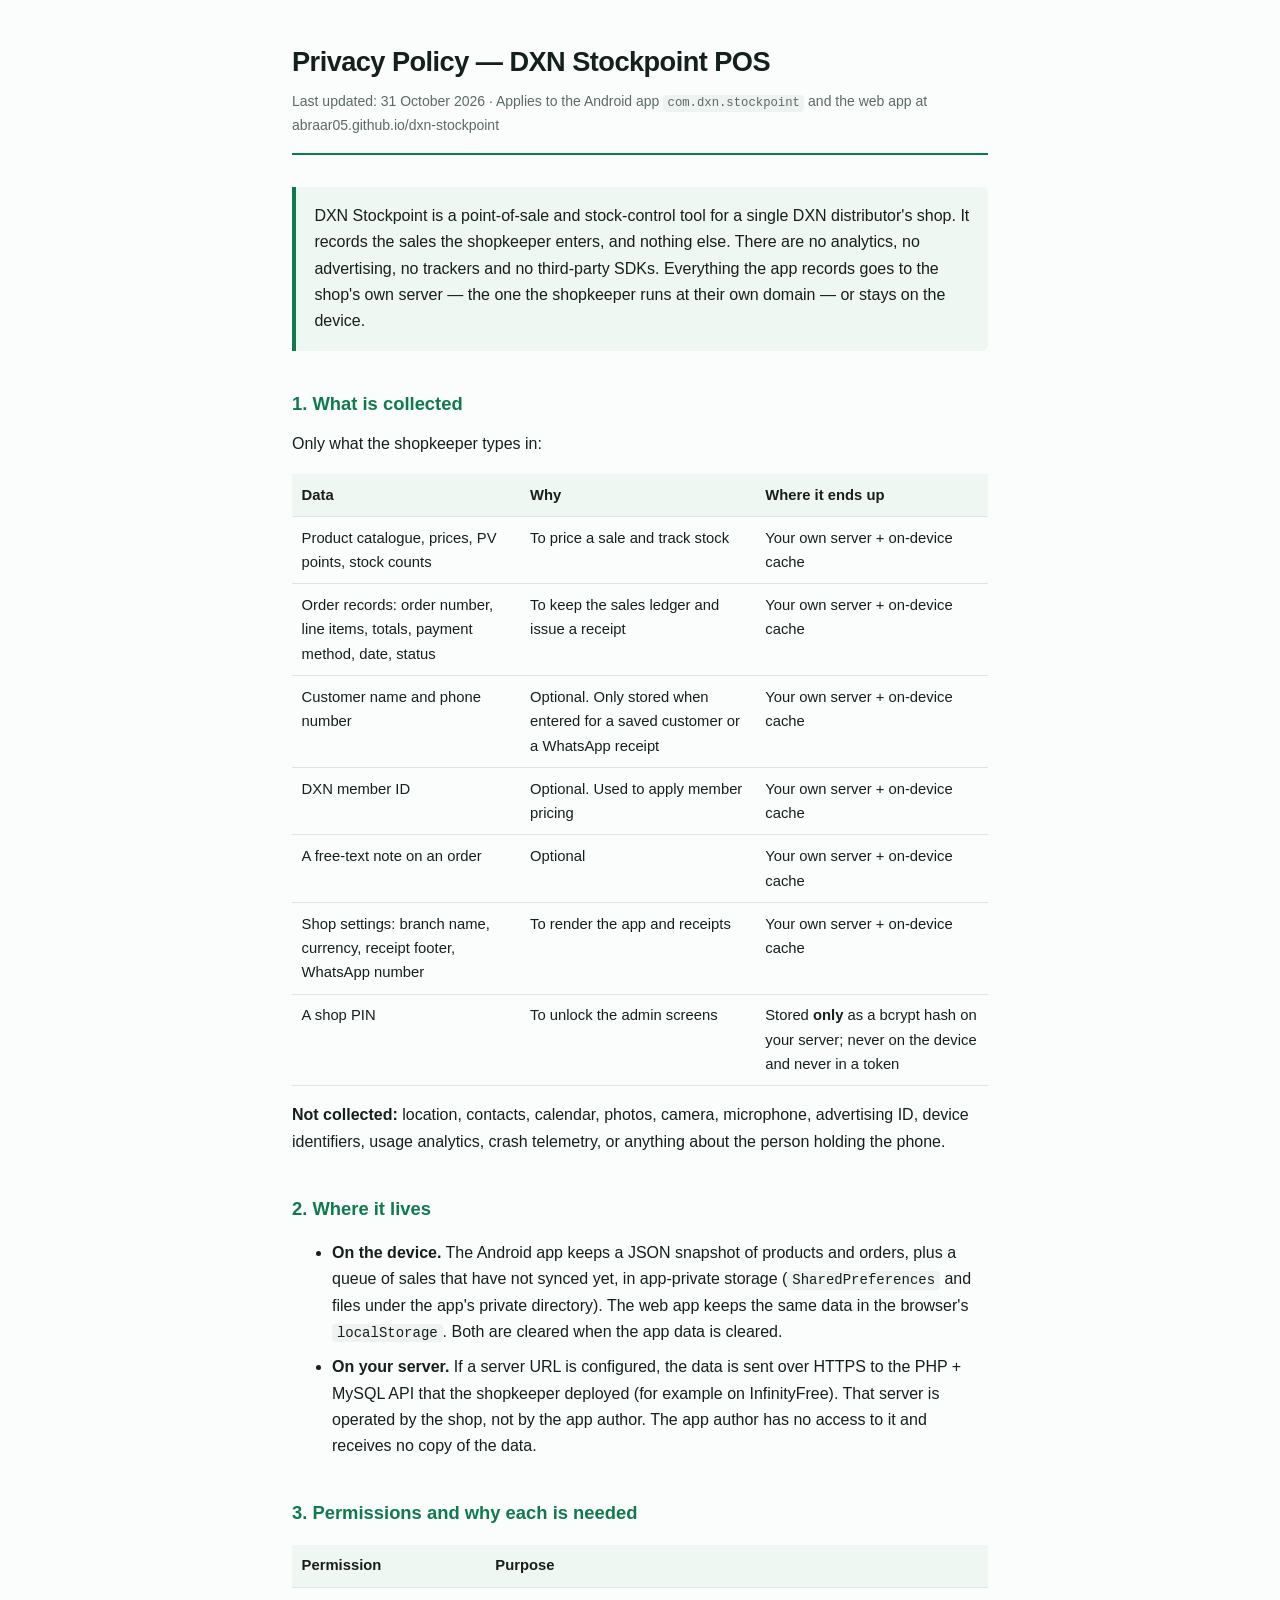
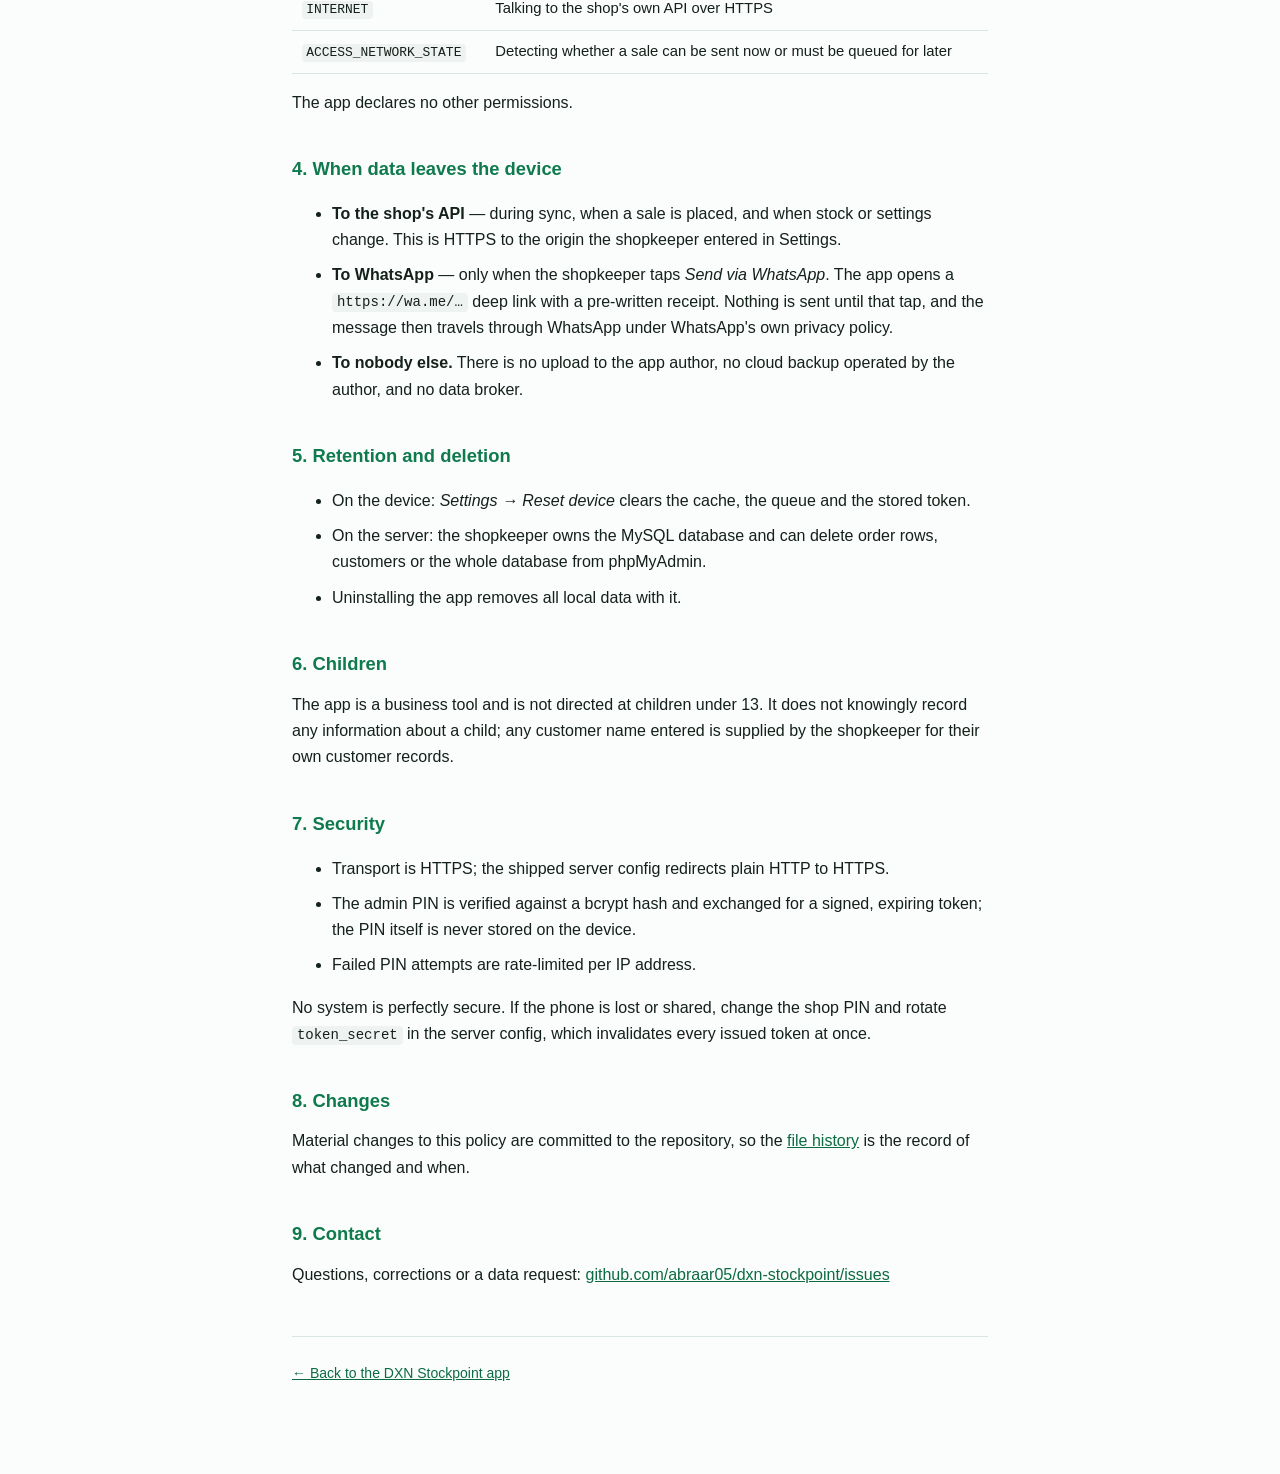
==== docs/privacy.html @ 5a1d676b "Release v2.0.1: ship the rewritten build, publish a real privacy policy The v2.0.0 tag on the remote" ====
<!DOCTYPE html>
<html lang="en">
<head>
<meta charset="utf-8">
<meta name="viewport" content="width=device-width, initial-scale=1">
<title>Privacy Policy — DXN Stockpoint</title>
<meta name="description" content="Privacy policy for the DXN Stockpoint POS web and Android app.">
<link rel="icon" href="icons/icon-192.png">
<style>
  :root { color-scheme: light dark; }
  * { box-sizing: border-box; }
  body {
    margin: 0 auto; max-width: 46rem; padding: 2.5rem 1.25rem 5rem;
    font: 16px/1.65 -apple-system, BlinkMacSystemFont, "Segoe UI", Roboto, sans-serif;
    color: #14201a; background: #fbfdfc;
  }
  header { border-bottom: 2px solid #0f7a4d; padding-bottom: 1rem; margin-bottom: 2rem; }
  h1 { margin: 0 0 .35rem; font-size: 1.7rem; letter-spacing: -.02em; }
  h2 { margin: 2.4rem 0 .75rem; font-size: 1.15rem; color: #0f7a4d; }
  p, li { margin: .55rem 0; }
  .meta { margin: 0; font-size: .875rem; color: #5a6b62; }
  .short { padding: 1rem 1.15rem; border-left: 4px solid #0f7a4d; background: #eef7f2; border-radius: 0 6px 6px 0; }
  table { width: 100%; border-collapse: collapse; margin: 1rem 0; font-size: .925rem; }
  th, td { text-align: left; vertical-align: top; padding: .55rem .6rem; border-bottom: 1px solid #dbe6e0; }
  th { background: #eef7f2; font-weight: 600; }
  code { font-size: .875em; background: #eef2f0; padding: .1em .35em; border-radius: 4px; }
  a { color: #0b6b43; }
  footer { margin-top: 3rem; padding-top: 1rem; border-top: 1px solid #dbe6e0; font-size: .875rem; color: #5a6b62; }
  @media (prefers-color-scheme: dark) {
    body { color: #e6efea; background: #101613; }
    header, footer { border-color: #24473a; }
    h2, a { color: #5fd39a; }
    .short { background: #16241d; }
    th { background: #16241d; }
    th, td { border-color: #24473a; }
    code { background: #1b2b23; }
    .meta, footer { color: #93a89d; }
  }
</style>
</head>
<body>
<header>
  <h1>Privacy Policy — DXN Stockpoint POS</h1>
  <p class="meta">Last updated: 31 October 2026 · Applies to the Android app <code>com.dxn.stockpoint</code> and the web app at abraar05.github.io/dxn-stockpoint</p>
</header>

<p class="short">DXN Stockpoint is a point-of-sale and stock-control tool for a single DXN
distributor's shop. It records the sales the shopkeeper enters, and nothing else. There
are no analytics, no advertising, no trackers and no third-party SDKs. Everything the app
records goes to the shop's own server — the one the shopkeeper runs at their own domain —
or stays on the device.</p>

<h2>1. What is collected</h2>
<p>Only what the shopkeeper types in:</p>
<table>
  <tr><th>Data</th><th>Why</th><th>Where it ends up</th></tr>
  <tr><td>Product catalogue, prices, PV points, stock counts</td><td>To price a sale and track stock</td><td>Your own server + on-device cache</td></tr>
  <tr><td>Order records: order number, line items, totals, payment method, date, status</td><td>To keep the sales ledger and issue a receipt</td><td>Your own server + on-device cache</td></tr>
  <tr><td>Customer name and phone number</td><td>Optional. Only stored when entered for a saved customer or a WhatsApp receipt</td><td>Your own server + on-device cache</td></tr>
  <tr><td>DXN member ID</td><td>Optional. Used to apply member pricing</td><td>Your own server + on-device cache</td></tr>
  <tr><td>A free-text note on an order</td><td>Optional</td><td>Your own server + on-device cache</td></tr>
  <tr><td>Shop settings: branch name, currency, receipt footer, WhatsApp number</td><td>To render the app and receipts</td><td>Your own server + on-device cache</td></tr>
  <tr><td>A shop PIN</td><td>To unlock the admin screens</td><td>Stored <strong>only</strong> as a bcrypt hash on your server; never on the device and never in a token</td></tr>
</table>
<p><strong>Not collected:</strong> location, contacts, calendar, photos, camera,
microphone, advertising ID, device identifiers, usage analytics, crash telemetry, or
anything about the person holding the phone.</p>

<h2>2. Where it lives</h2>
<ul>
  <li><strong>On the device.</strong> The Android app keeps a JSON snapshot of products and
  orders, plus a queue of sales that have not synced yet, in app-private storage
  (<code>SharedPreferences</code> and files under the app's private directory). The web app
  keeps the same data in the browser's <code>localStorage</code>. Both are cleared when the
  app data is cleared.</li>
  <li><strong>On your server.</strong> If a server URL is configured, the data is sent over
  HTTPS to the PHP + MySQL API that the shopkeeper deployed (for example on InfinityFree).
  That server is operated by the shop, not by the app author. The app author has no access
  to it and receives no copy of the data.</li>
</ul>

<h2>3. Permissions and why each is needed</h2>
<table>
  <tr><th>Permission</th><th>Purpose</th></tr>
  <tr><td><code>INTERNET</code></td><td>Talking to the shop's own API over HTTPS</td></tr>
  <tr><td><code>ACCESS_NETWORK_STATE</code></td><td>Detecting whether a sale can be sent now or must be queued for later</td></tr>
</table>
<p>The app declares no other permissions.</p>

<h2>4. When data leaves the device</h2>
<ul>
  <li><strong>To the shop's API</strong> — during sync, when a sale is placed, and when stock
  or settings change. This is HTTPS to the origin the shopkeeper entered in Settings.</li>
  <li><strong>To WhatsApp</strong> — only when the shopkeeper taps <em>Send via WhatsApp</em>.
  The app opens a <code>https://wa.me/…</code> deep link with a pre-written receipt. Nothing
  is sent until that tap, and the message then travels through WhatsApp under WhatsApp's own
  privacy policy.</li>
  <li><strong>To nobody else.</strong> There is no upload to the app author, no cloud backup
  operated by the author, and no data broker.</li>
</ul>

<h2>5. Retention and deletion</h2>
<ul>
  <li>On the device: <em>Settings → Reset device</em> clears the cache, the queue and the
  stored token.</li>
  <li>On the server: the shopkeeper owns the MySQL database and can delete order rows,
  customers or the whole database from phpMyAdmin.</li>
  <li>Uninstalling the app removes all local data with it.</li>
</ul>

<h2>6. Children</h2>
<p>The app is a business tool and is not directed at children under 13. It does not
knowingly record any information about a child; any customer name entered is supplied by
the shopkeeper for their own customer records.</p>

<h2>7. Security</h2>
<ul>
  <li>Transport is HTTPS; the shipped server config redirects plain HTTP to HTTPS.</li>
  <li>The admin PIN is verified against a bcrypt hash and exchanged for a signed, expiring
  token; the PIN itself is never stored on the device.</li>
  <li>Failed PIN attempts are rate-limited per IP address.</li>
</ul>
<p>No system is perfectly secure. If the phone is lost or shared, change the shop PIN and
rotate <code>token_secret</code> in the server config, which invalidates every issued token
at once.</p>

<h2>8. Changes</h2>
<p>Material changes to this policy are committed to the repository, so the
<a href="https://github.com/abraar05/dxn-stockpoint/commits/main/PRIVACY_POLICY.md">file history</a>
is the record of what changed and when.</p>

<h2>9. Contact</h2>
<p>Questions, corrections or a data request:
<a href="https://github.com/abraar05/dxn-stockpoint/issues">github.com/abraar05/dxn-stockpoint/issues</a></p>

<footer>
  <p><a href="./">← Back to the DXN Stockpoint app</a></p>
</footer>
</body>
</html>
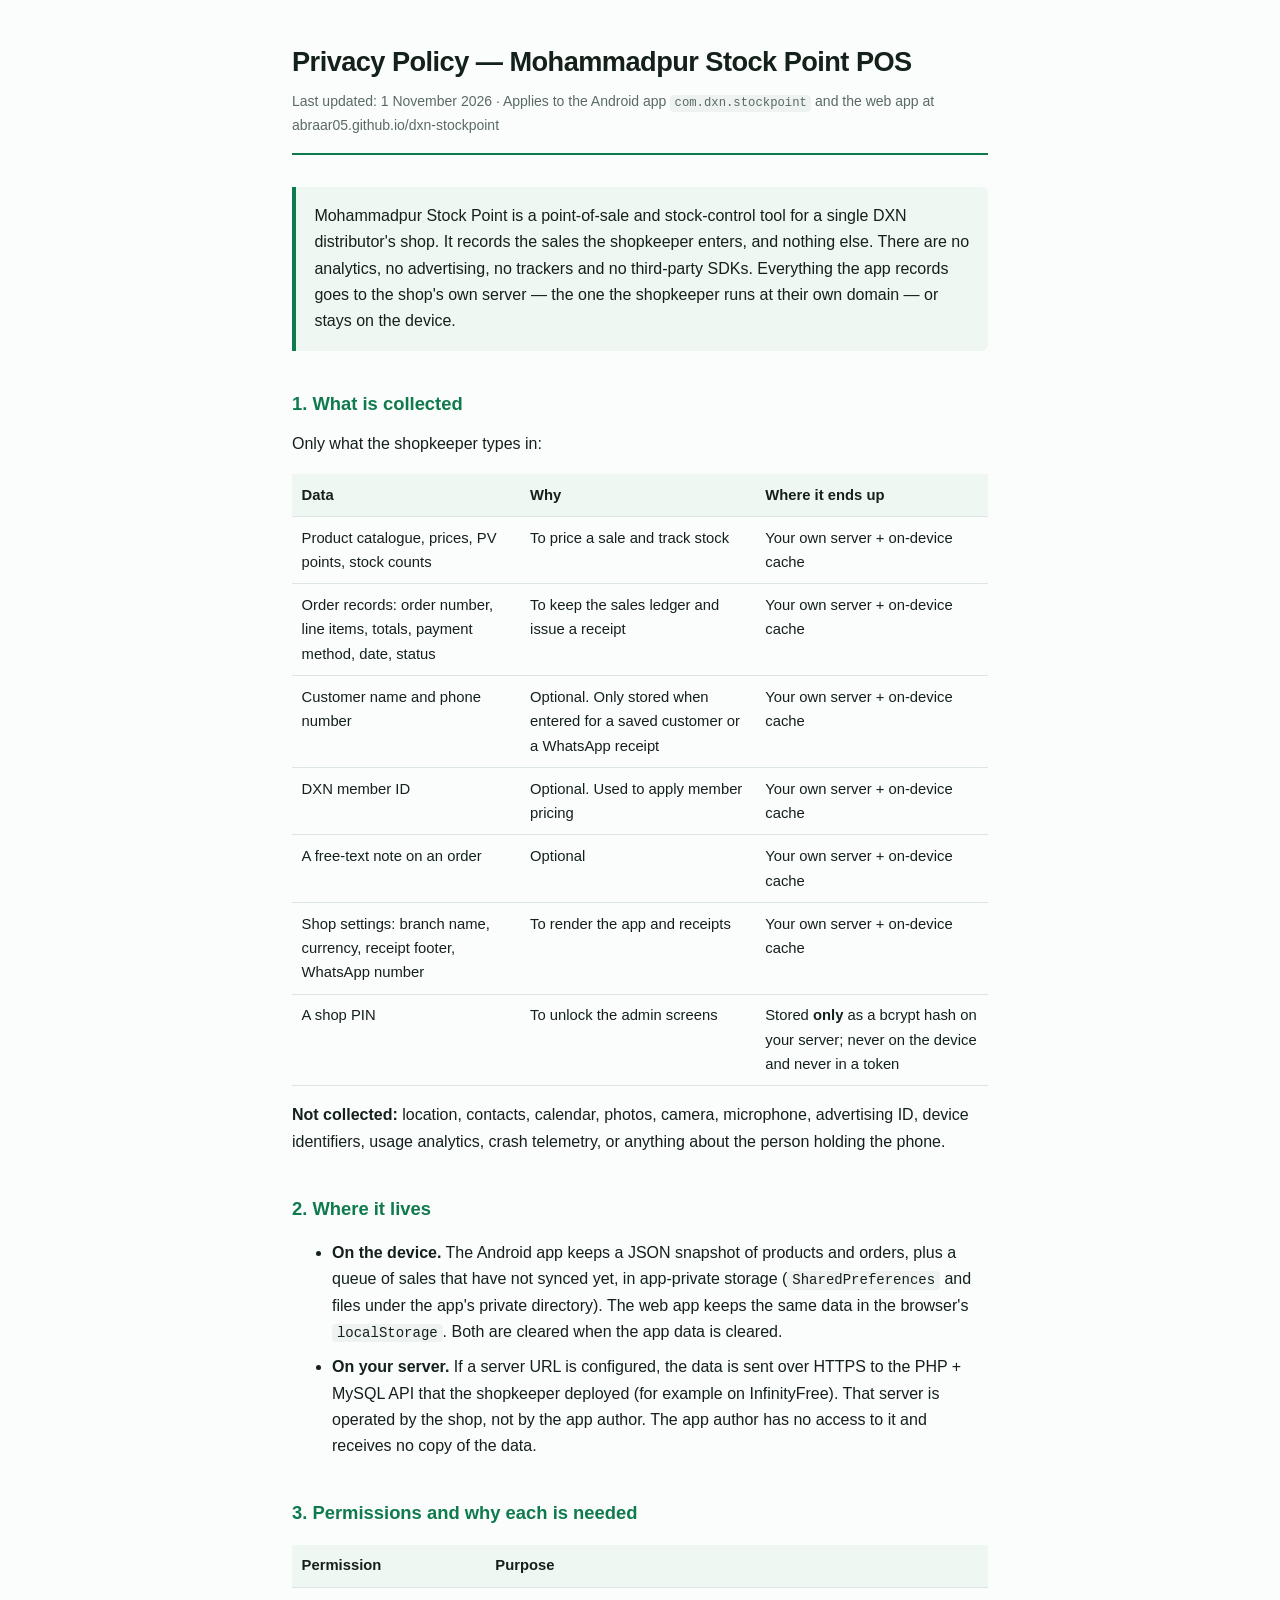
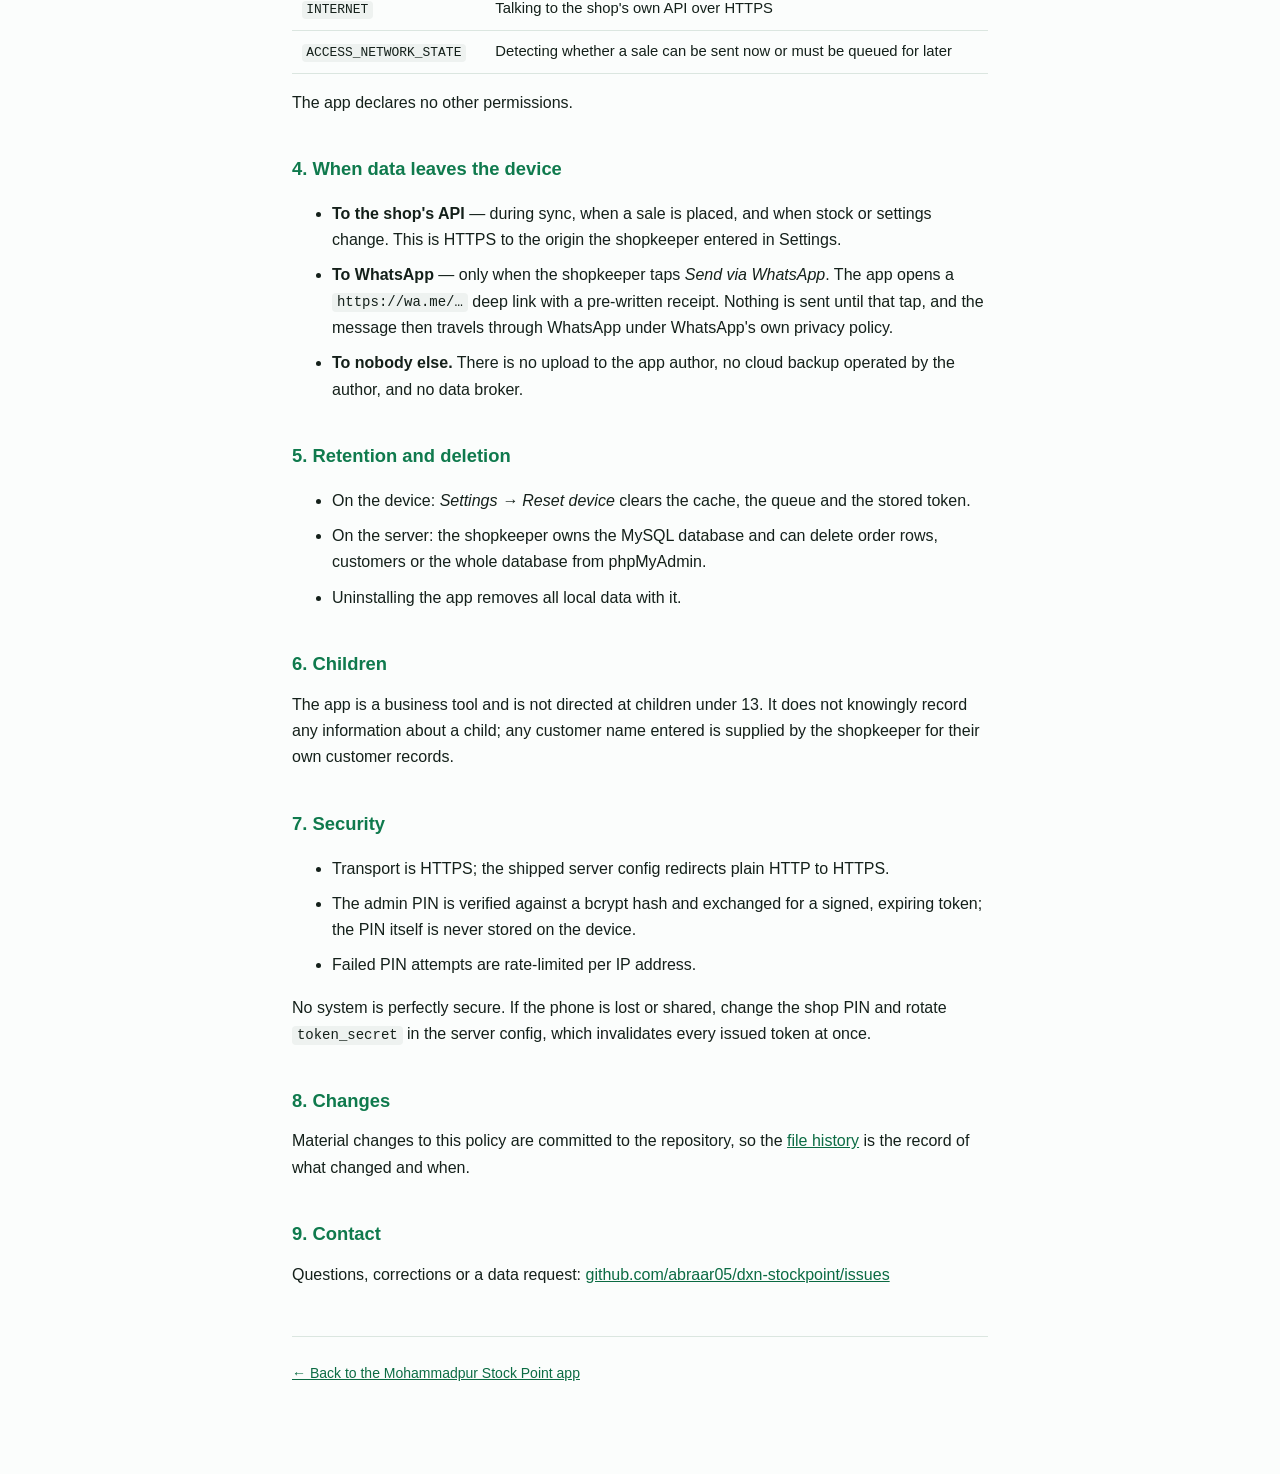
==== commit 3fb68217: "v2.1.0 — Mohammadpur Stock Point rebrand + real DXN product photos - Recreated shop logo artwork and" ====
--- a/docs/privacy.html
+++ b/docs/privacy.html
@@ -3,8 +3,8 @@
 <head>
 <meta charset="utf-8">
 <meta name="viewport" content="width=device-width, initial-scale=1">
-<title>Privacy Policy — DXN Stockpoint</title>
-<meta name="description" content="Privacy policy for the DXN Stockpoint POS web and Android app.">
+<title>Privacy Policy — Mohammadpur Stock Point</title>
+<meta name="description" content="Privacy policy for the Mohammadpur Stock Point POS web and Android app.">
 <link rel="icon" href="icons/icon-192.png">
 <style>
   :root { color-scheme: light dark; }
@@ -40,11 +40,11 @@
 </head>
 <body>
 <header>
-  <h1>Privacy Policy — DXN Stockpoint POS</h1>
-  <p class="meta">Last updated: 31 October 2026 · Applies to the Android app <code>com.dxn.stockpoint</code> and the web app at abraar05.github.io/dxn-stockpoint</p>
+  <h1>Privacy Policy — Mohammadpur Stock Point POS</h1>
+  <p class="meta">Last updated: 1 November 2026 · Applies to the Android app <code>com.dxn.stockpoint</code> and the web app at abraar05.github.io/dxn-stockpoint</p>
 </header>
 
-<p class="short">DXN Stockpoint is a point-of-sale and stock-control tool for a single DXN
+<p class="short">Mohammadpur Stock Point is a point-of-sale and stock-control tool for a single DXN
 distributor's shop. It records the sales the shopkeeper enters, and nothing else. There
 are no analytics, no advertising, no trackers and no third-party SDKs. Everything the app
 records goes to the shop's own server — the one the shopkeeper runs at their own domain —
@@ -134,7 +134,7 @@
 <a href="https://github.com/abraar05/dxn-stockpoint/issues">github.com/abraar05/dxn-stockpoint/issues</a></p>
 
 <footer>
-  <p><a href="./">← Back to the DXN Stockpoint app</a></p>
+  <p><a href="./">← Back to the Mohammadpur Stock Point app</a></p>
 </footer>
 </body>
 </html>
